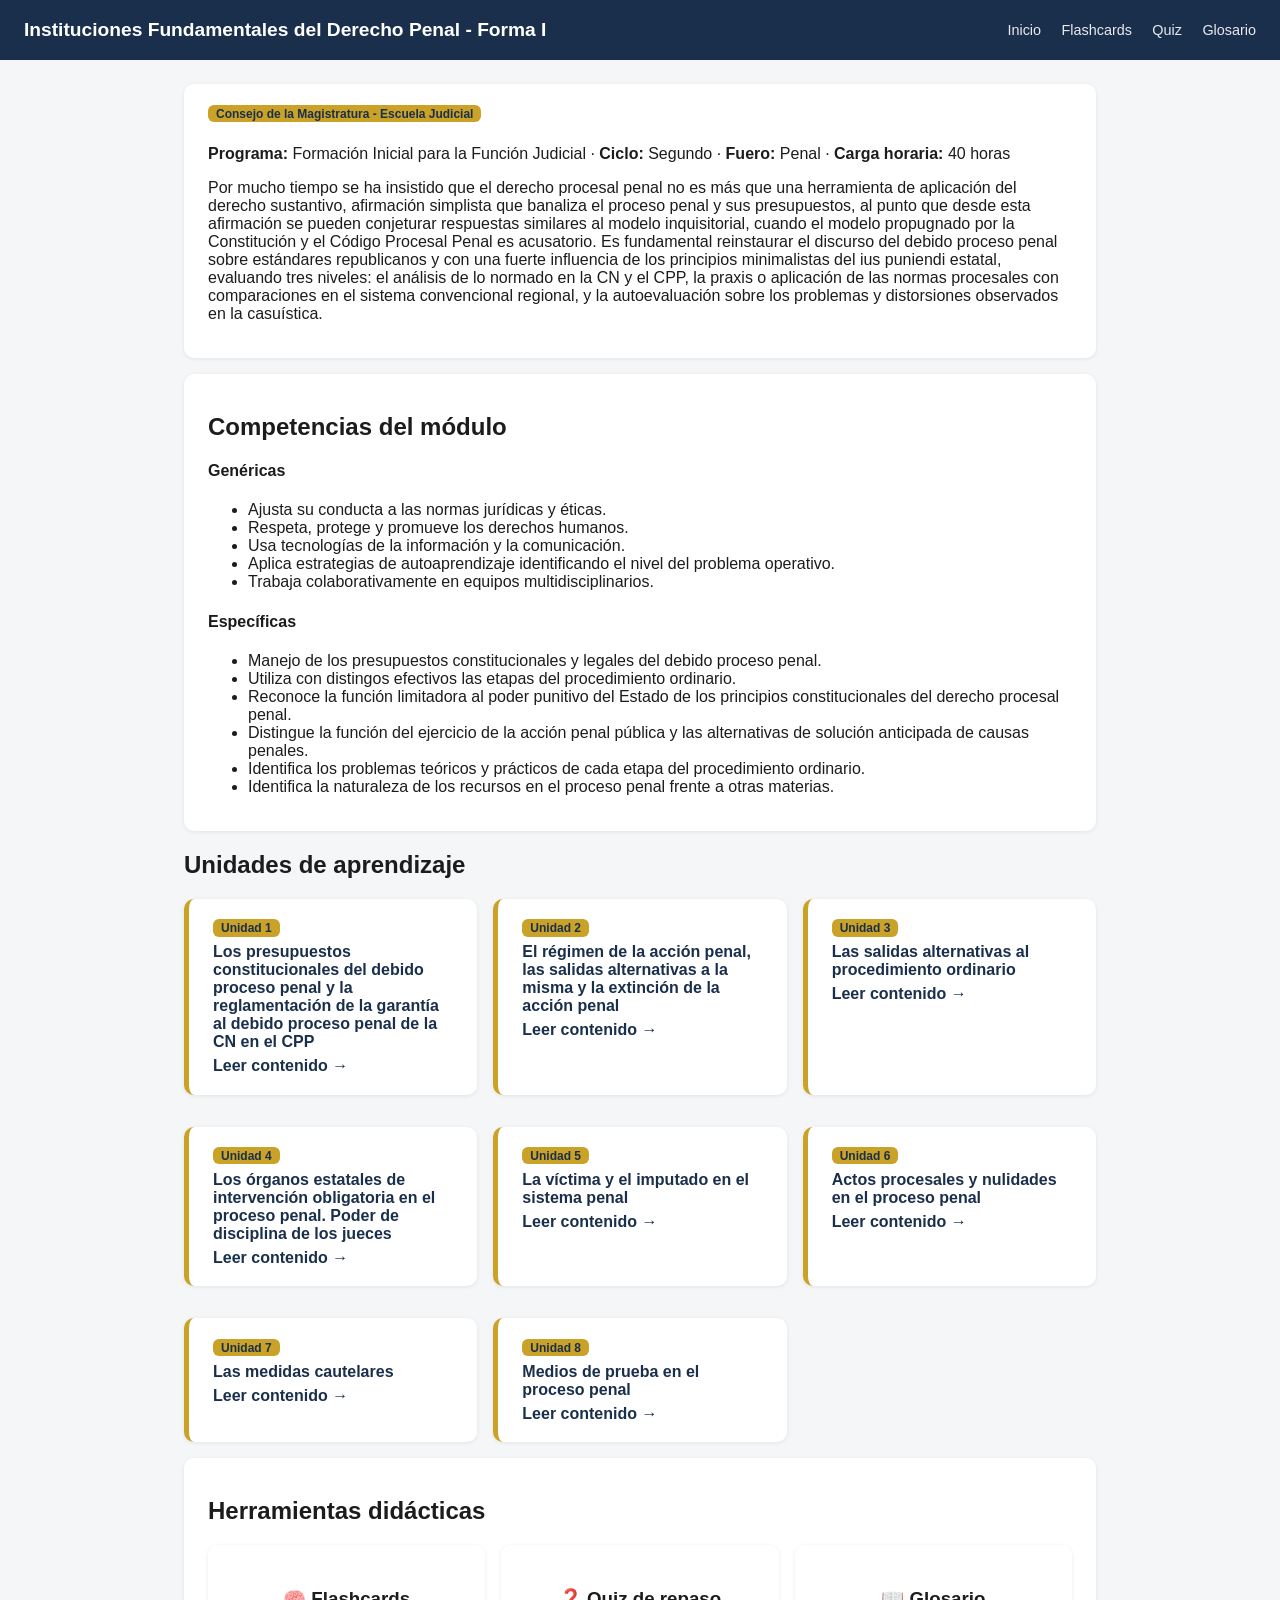
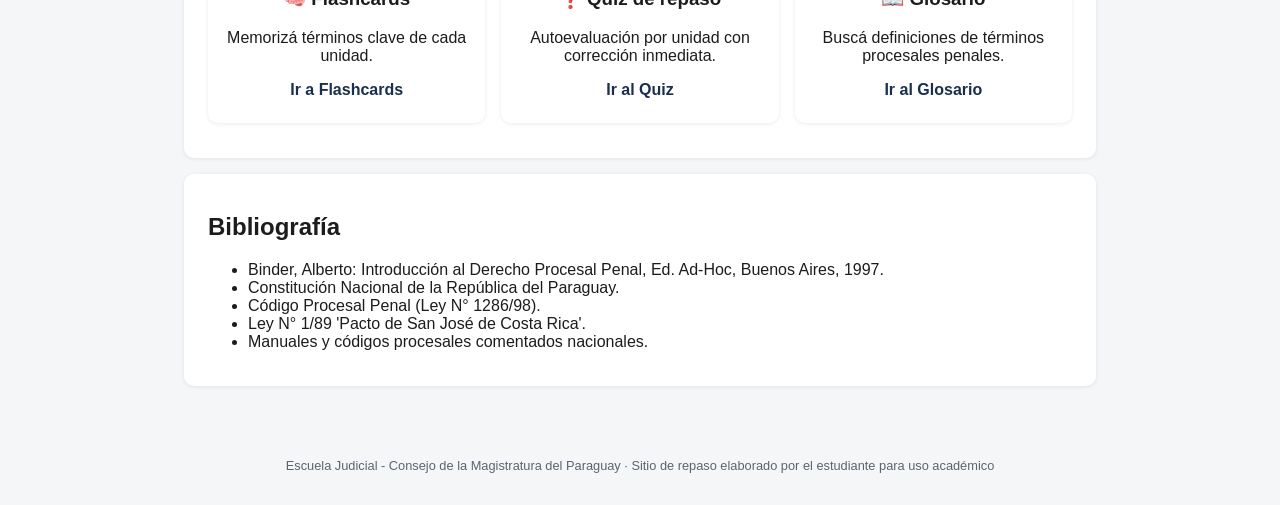
==== index.html @ 96b1d019 "feat: estructura base del sitio - pagina principal, unidades y datos" ====
<!DOCTYPE html>
<html lang="es">
<head>
<meta charset="UTF-8">
<meta name="viewport" content="width=device-width, initial-scale=1.0">
<title>Forma I - Derecho Penal | Repaso Segundo Ciclo</title>
<link rel="stylesheet" href="assets/css/style.css">
</head>
<body>
<header>
  <h1>Instituciones Fundamentales del Derecho Penal - Forma I</h1>
  <nav>
    <a href="index.html">Inicio</a>
    <a href="herramientas/flashcards.html">Flashcards</a>
    <a href="herramientas/quiz.html">Quiz</a>
    <a href="herramientas/glosario.html">Glosario</a>
  </nav>
</header>
<main>
  <section class="card">
    <span class="badge">Consejo de la Magistratura - Escuela Judicial</span>
    <p><strong>Programa:</strong> Formación Inicial para la Función Judicial &middot; <strong>Ciclo:</strong> Segundo &middot; <strong>Fuero:</strong> Penal &middot; <strong>Carga horaria:</strong> 40 horas</p>
    <p id="justificacion">Cargando justificación del módulo...</p>
  </section>

  <section class="card">
    <h2>Competencias del módulo</h2>
    <div id="competencias"></div>
  </section>

  <section>
    <h2>Unidades de aprendizaje</h2>
    <div class="unidad-grid" id="unidades-grid"></div>
  </section>

  <section class="card">
    <h2>Herramientas didácticas</h2>
    <div class="tools-grid">
      <div class="card tool-card">
        <h3>🧠 Flashcards</h3>
        <p>Memorizá términos clave de cada unidad.</p>
        <a href="herramientas/flashcards.html">Ir a Flashcards</a>
      </div>
      <div class="card tool-card">
        <h3>❓ Quiz de repaso</h3>
        <p>Autoevaluación por unidad con corrección inmediata.</p>
        <a href="herramientas/quiz.html">Ir al Quiz</a>
      </div>
      <div class="card tool-card">
        <h3>📖 Glosario</h3>
        <p>Buscá definiciones de términos procesales penales.</p>
        <a href="herramientas/glosario.html">Ir al Glosario</a>
      </div>
    </div>
  </section>

  <section class="card">
    <h2>Bibliografía</h2>
    <ul id="bibliografia"></ul>
  </section>
</main>
<footer>Escuela Judicial - Consejo de la Magistratura del Paraguay &middot; Sitio de repaso elaborado por el estudiante para uso académico</footer>

<script src="assets/js/data.js"></script>
<script>
loadJSON('assets/data/contenido.json').then(data=>{
  document.getElementById('justificacion').textContent = data.justificacion;

  const comp = document.getElementById('competencias');
  comp.innerHTML = '<h4>Genéricas</h4><ul>' + data.competencias_genericas.map(c=>`<li>${c}</li>`).join('') +
    '</ul><h4>Específicas</h4><ul>' + data.competencias_especificas.map(c=>`<li>${c}</li>`).join('') + '</ul>';

  const grid = document.getElementById('unidades-grid');
  grid.innerHTML = data.unidades.map(u => `
    <div class="card unidad-card">
      <span class="badge">Unidad ${u.id}</span>
      <h3>${u.titulo}</h3>
      <a href="unidad.html?u=${u.id}">Leer contenido &rarr;</a>
    </div>
  `).join('');

  const bib = document.getElementById('bibliografia');
  bib.innerHTML = data.bibliografia.map(b=>`<li>${b}</li>`).join('');
});
</script>
</body>
</html>
---- assets/css/style.css ----
:root{
  --primary:#1a2f4b; --accent:#c9a227; --bg:#f5f6f8; --card:#ffffff; --text:#1c1c1c; --muted:#5a6472;
}
*{box-sizing:border-box;}
body{margin:0;font-family:'Segoe UI',Arial,sans-serif;background:var(--bg);color:var(--text);}
header{background:var(--primary);color:#fff;padding:1.2rem 1.5rem;display:flex;justify-content:space-between;align-items:center;flex-wrap:wrap;}
header h1{margin:0;font-size:1.2rem;}
nav a{color:#fff;text-decoration:none;margin-left:1rem;font-size:.9rem;opacity:.9;}
nav a:hover{opacity:1;text-decoration:underline;}
main{max-width:960px;margin:0 auto;padding:1.5rem;}
.card{background:var(--card);border-radius:10px;padding:1.2rem 1.5rem;margin-bottom:1rem;box-shadow:0 1px 4px rgba(0,0,0,.08);}
.unidad-grid{display:grid;grid-template-columns:repeat(auto-fill,minmax(260px,1fr));gap:1rem;}
.unidad-card{border-left:5px solid var(--accent);}
.unidad-card h3{margin:0 0 .4rem;color:var(--primary);font-size:1rem;}
.unidad-card a{color:var(--primary);font-weight:600;text-decoration:none;}
.badge{display:inline-block;background:var(--accent);color:#1a2f4b;font-weight:700;border-radius:6px;padding:.1rem .5rem;font-size:.75rem;margin-bottom:.4rem;}
.tools-grid{display:grid;grid-template-columns:repeat(auto-fill,minmax(220px,1fr));gap:1rem;}
.tool-card{text-align:center;padding:1.5rem 1rem;}
.tool-card a{text-decoration:none;color:var(--primary);font-weight:600;}
.objetivo-list li{margin-bottom:.5rem;}
footer{text-align:center;color:var(--muted);font-size:.8rem;padding:2rem 1rem;}
button{background:var(--primary);color:#fff;border:none;padding:.6rem 1.1rem;border-radius:6px;cursor:pointer;font-size:.9rem;}
button:hover{background:#274568;}
.flashcard{background:var(--card);border-radius:10px;padding:2rem;min-height:160px;display:flex;align-items:center;justify-content:center;text-align:center;font-size:1.1rem;cursor:pointer;box-shadow:0 1px 4px rgba(0,0,0,.1);margin-bottom:1rem;}
.progress{height:6px;background:#ddd;border-radius:3px;overflow:hidden;margin-bottom:1rem;}
.progress-bar{height:100%;background:var(--accent);width:0%;transition:width .3s;}
select,input{padding:.4rem;border-radius:6px;border:1px solid #ccc;margin-bottom:1rem;}
.quiz-option{display:block;width:100%;text-align:left;background:#fff;border:1px solid #ccc;color:var(--text);margin-bottom:.5rem;padding:.6rem;border-radius:6px;}
.quiz-option.correct{background:#d7f0d1;border-color:#4caf50;}
.quiz-option.incorrect{background:#f7d6d6;border-color:#e53935;}
.glosario-item{border-bottom:1px solid #eee;padding:.6rem 0;}
.glosario-item strong{color:var(--primary);}
.breadcrumb{font-size:.85rem;color:var(--muted);margin-bottom:1rem;}
.breadcrumb a{color:var(--primary);}
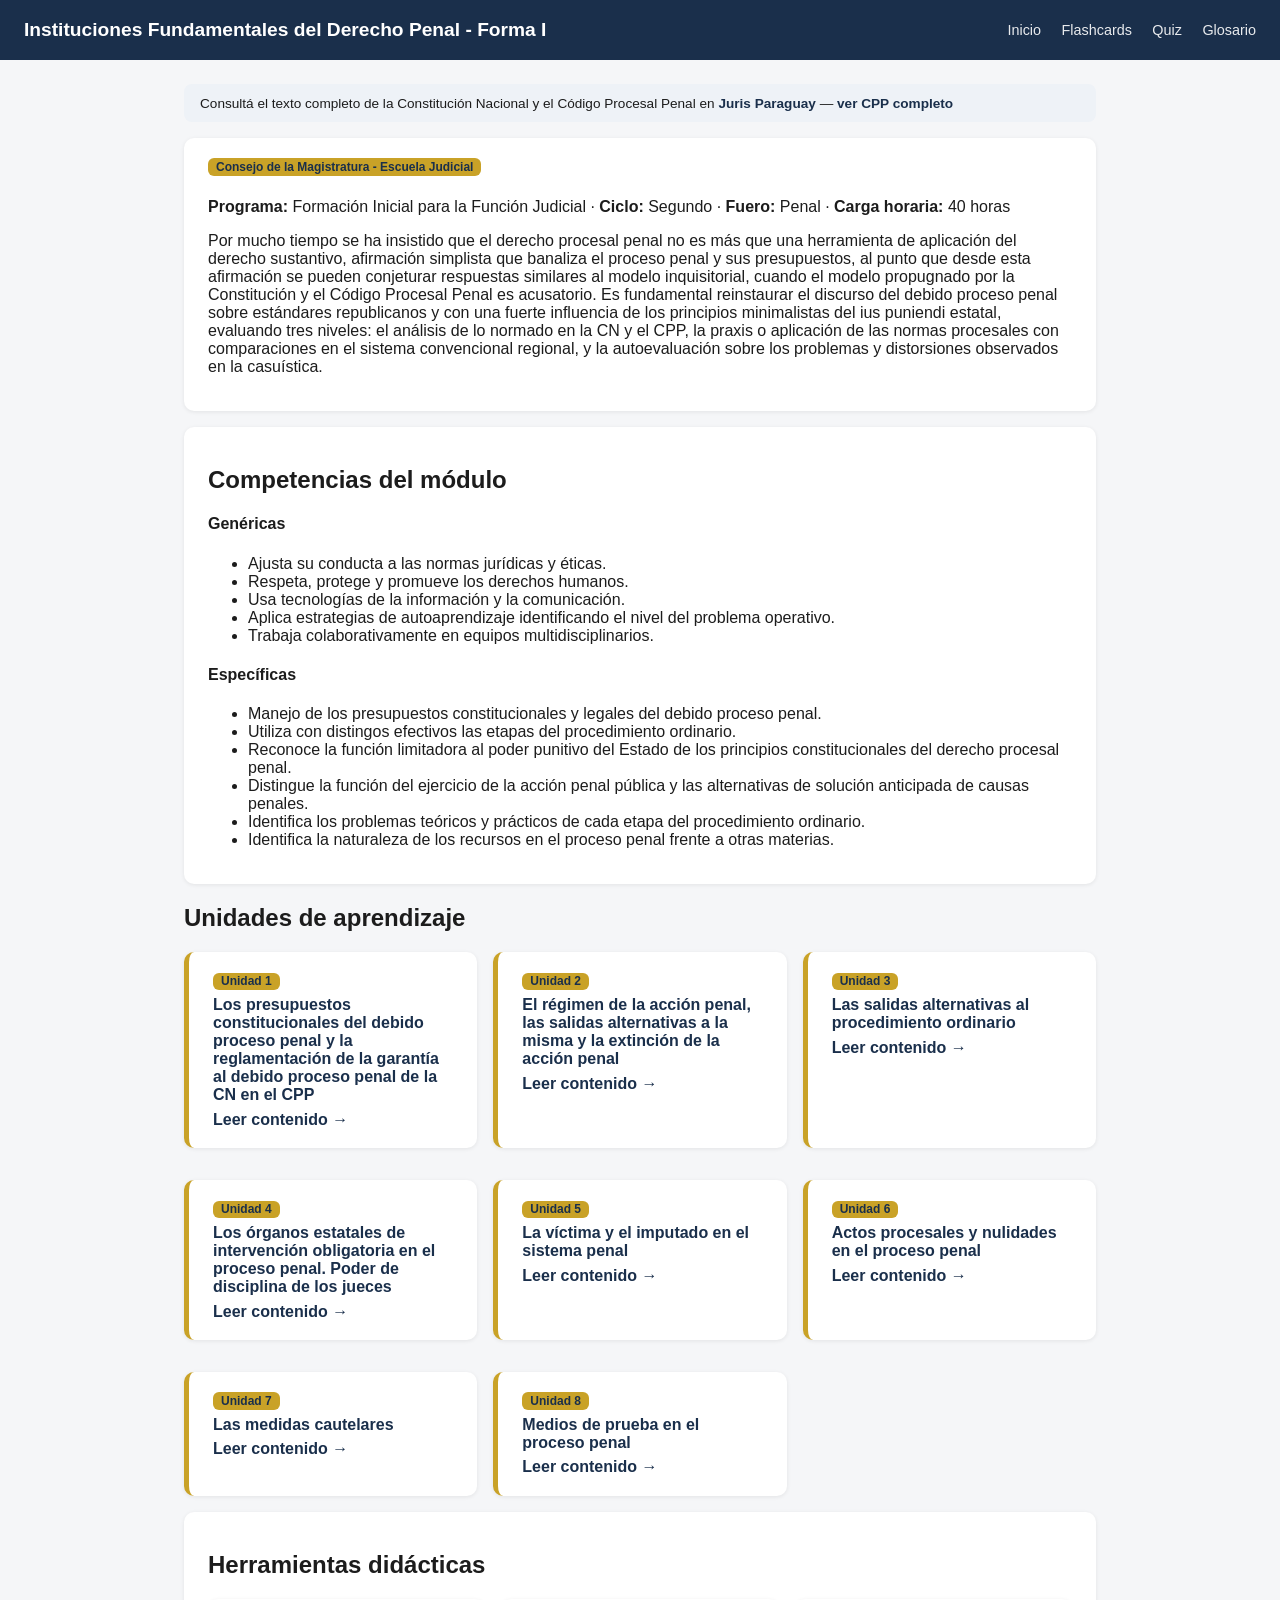
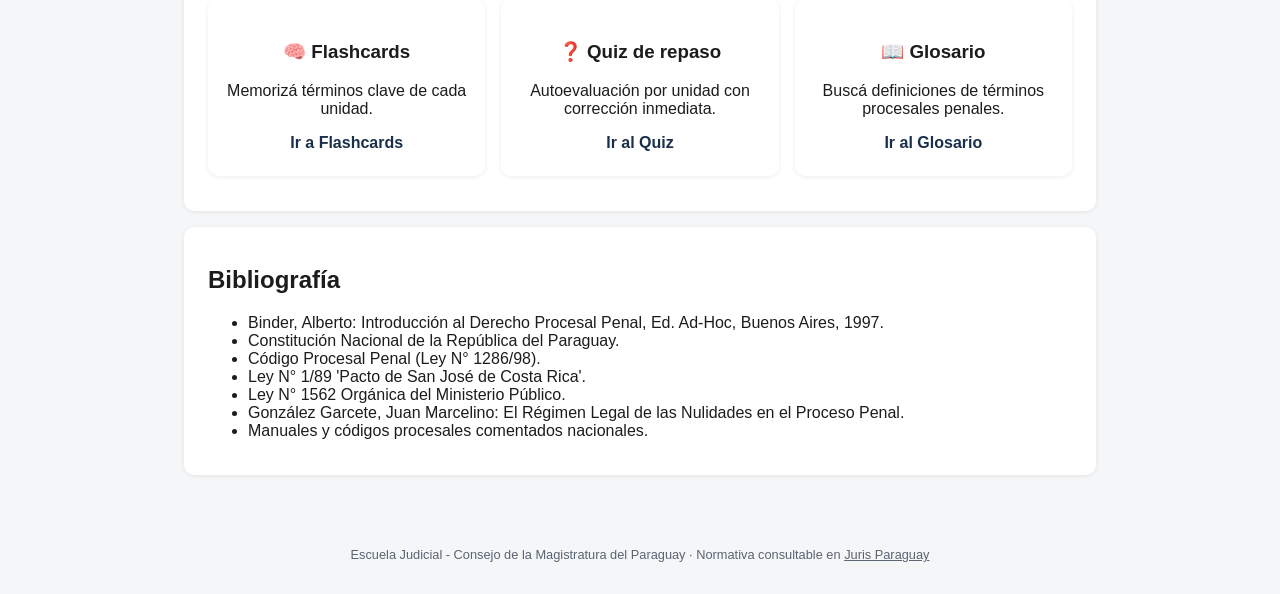
==== commit 6d9e959d: "feat: agregar logo y enlace a Juris Paraguay como fuente normativa" ====
--- a/index.html
+++ b/index.html
@@ -8,7 +8,7 @@
 </head>
 <body>
 <header>
-  <h1>Instituciones Fundamentales del Derecho Penal - Forma I</h1>
+  <h1><img class="header-logo" src="https://www.jurisparaguay.com/logo.png" alt="" onerror="this.style.display='none'">Instituciones Fundamentales del Derecho Penal - Forma I</h1>
   <nav>
     <a href="index.html">Inicio</a>
     <a href="herramientas/flashcards.html">Flashcards</a>
@@ -17,6 +17,7 @@
   </nav>
 </header>
 <main>
+  <div class="juris-banner"><img src="https://www.jurisparaguay.com/logo.png" alt="Juris Paraguay" onerror="this.style.display='none'"> <span>Consultá el texto completo de la Constitución Nacional y el Código Procesal Penal en <a href="https://www.jurisparaguay.com/" target="_blank" rel="noopener">Juris Paraguay</a> — <a href="https://www.jurisparaguay.com/codigos/codigoprocesalpenal/" target="_blank" rel="noopener">ver CPP completo</a></span></div>
   <section class="card">
     <span class="badge">Consejo de la Magistratura - Escuela Judicial</span>
     <p><strong>Programa:</strong> Formación Inicial para la Función Judicial &middot; <strong>Ciclo:</strong> Segundo &middot; <strong>Fuero:</strong> Penal &middot; <strong>Carga horaria:</strong> 40 horas</p>
@@ -59,7 +60,7 @@
     <ul id="bibliografia"></ul>
   </section>
 </main>
-<footer>Escuela Judicial - Consejo de la Magistratura del Paraguay &middot; Sitio de repaso elaborado por el estudiante para uso académico</footer>
+<footer>Escuela Judicial - Consejo de la Magistratura del Paraguay &middot; Normativa consultable en <a href="https://www.jurisparaguay.com/" target="_blank" rel="noopener" style="color:inherit">Juris Paraguay</a></footer>
 
 <script src="assets/js/data.js"></script>
 <script>
--- a/assets/css/style.css
+++ b/assets/css/style.css
@@ -32,3 +32,8 @@
 .glosario-item strong{color:var(--primary);}
 .breadcrumb{font-size:.85rem;color:var(--muted);margin-bottom:1rem;}
 .breadcrumb a{color:var(--primary);}
+.juris-banner{display:flex;align-items:center;gap:.8rem;background:#eef2f7;border-radius:8px;padding:.7rem 1rem;margin-bottom:1rem;font-size:.85rem;}
+.juris-banner img{height:28px;width:auto;border-radius:4px;}
+.juris-banner a{color:var(--primary);font-weight:600;text-decoration:none;}
+.juris-banner a:hover{text-decoration:underline;}
+.header-logo{height:26px;width:auto;border-radius:4px;margin-right:.6rem;vertical-align:middle;}
